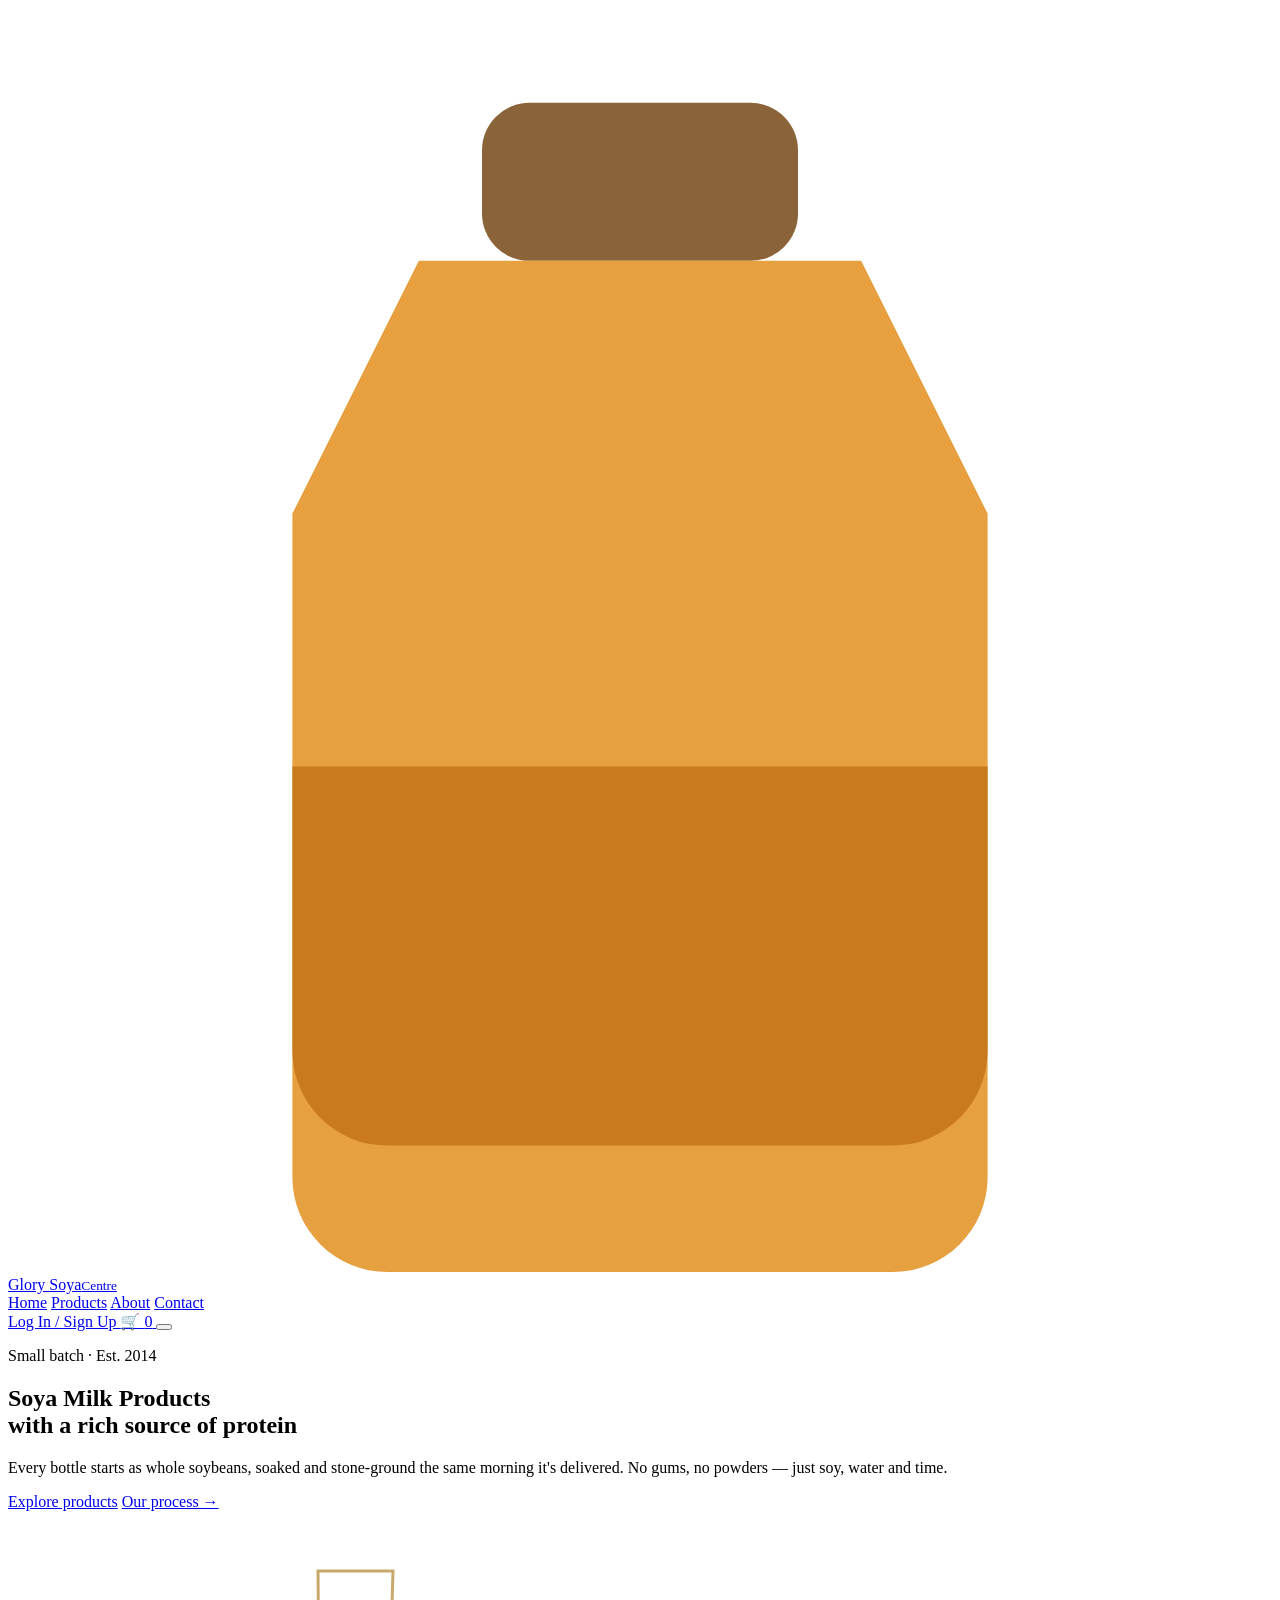
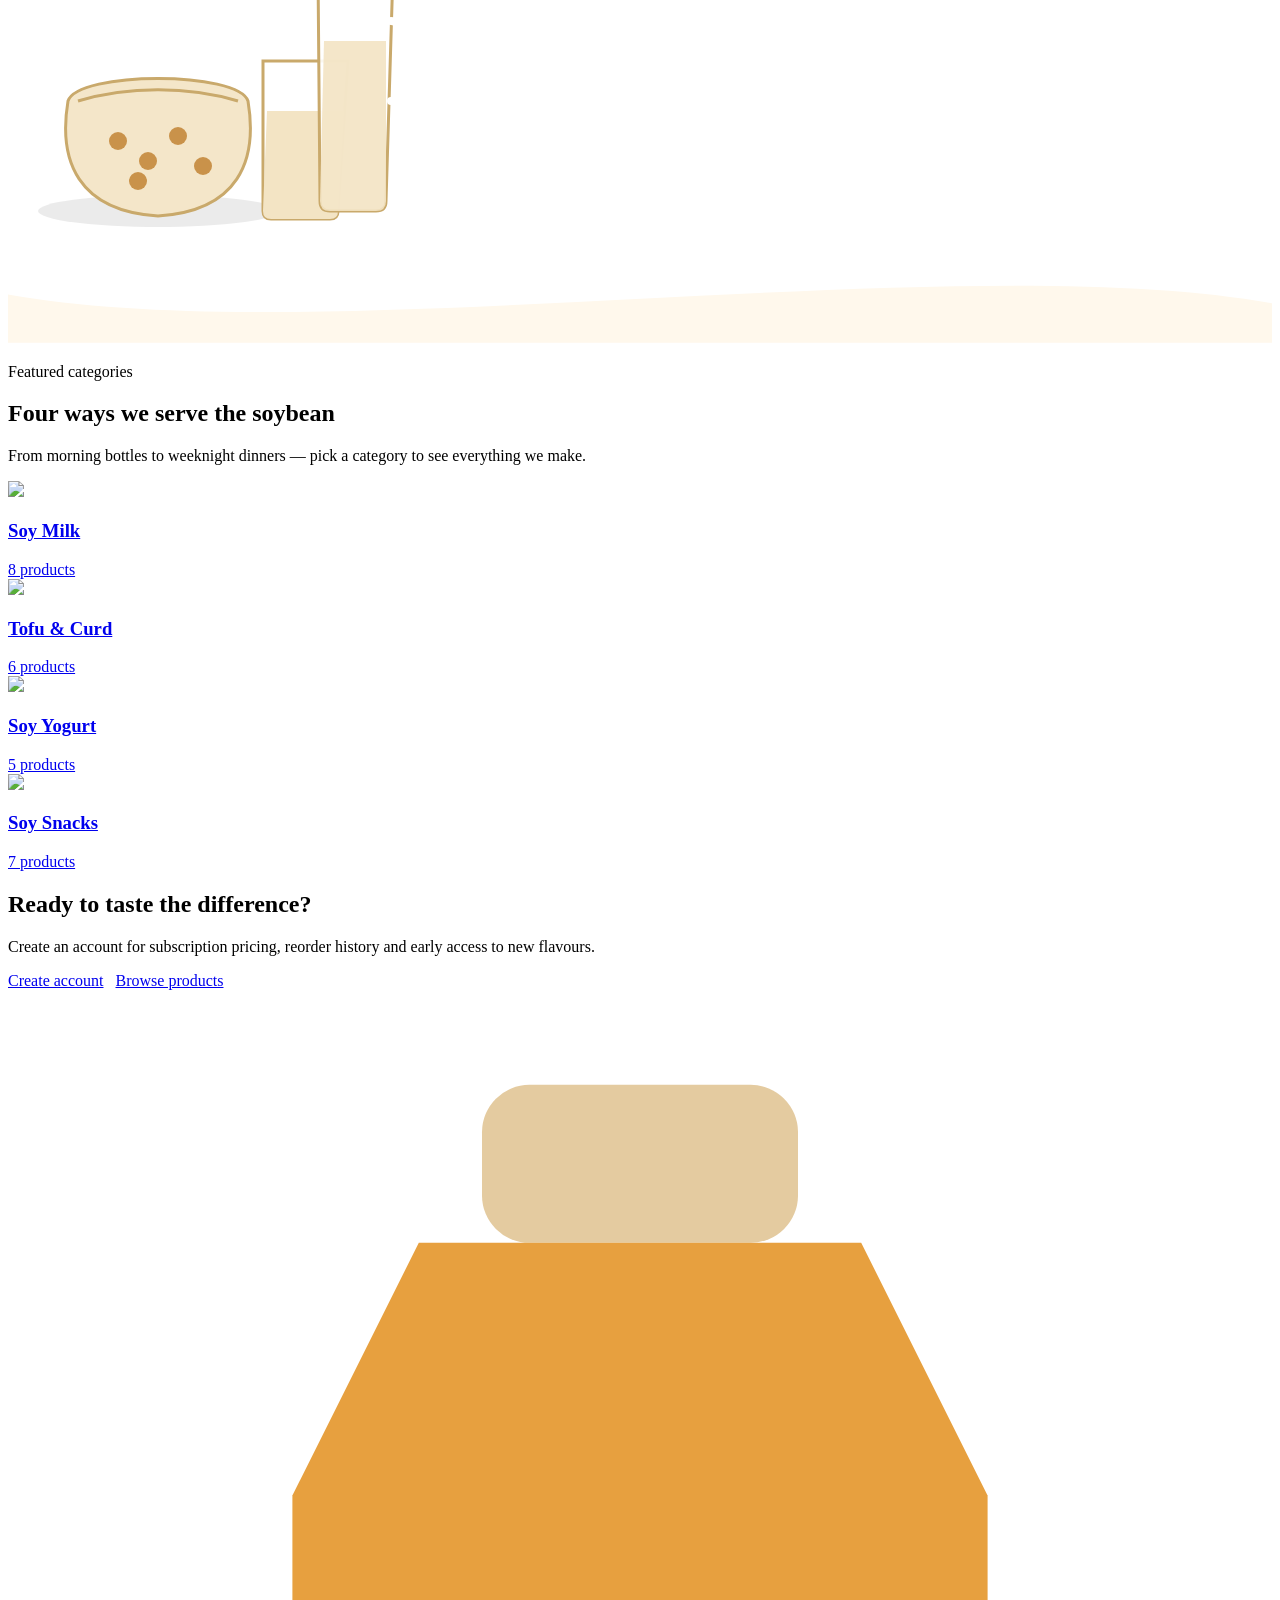
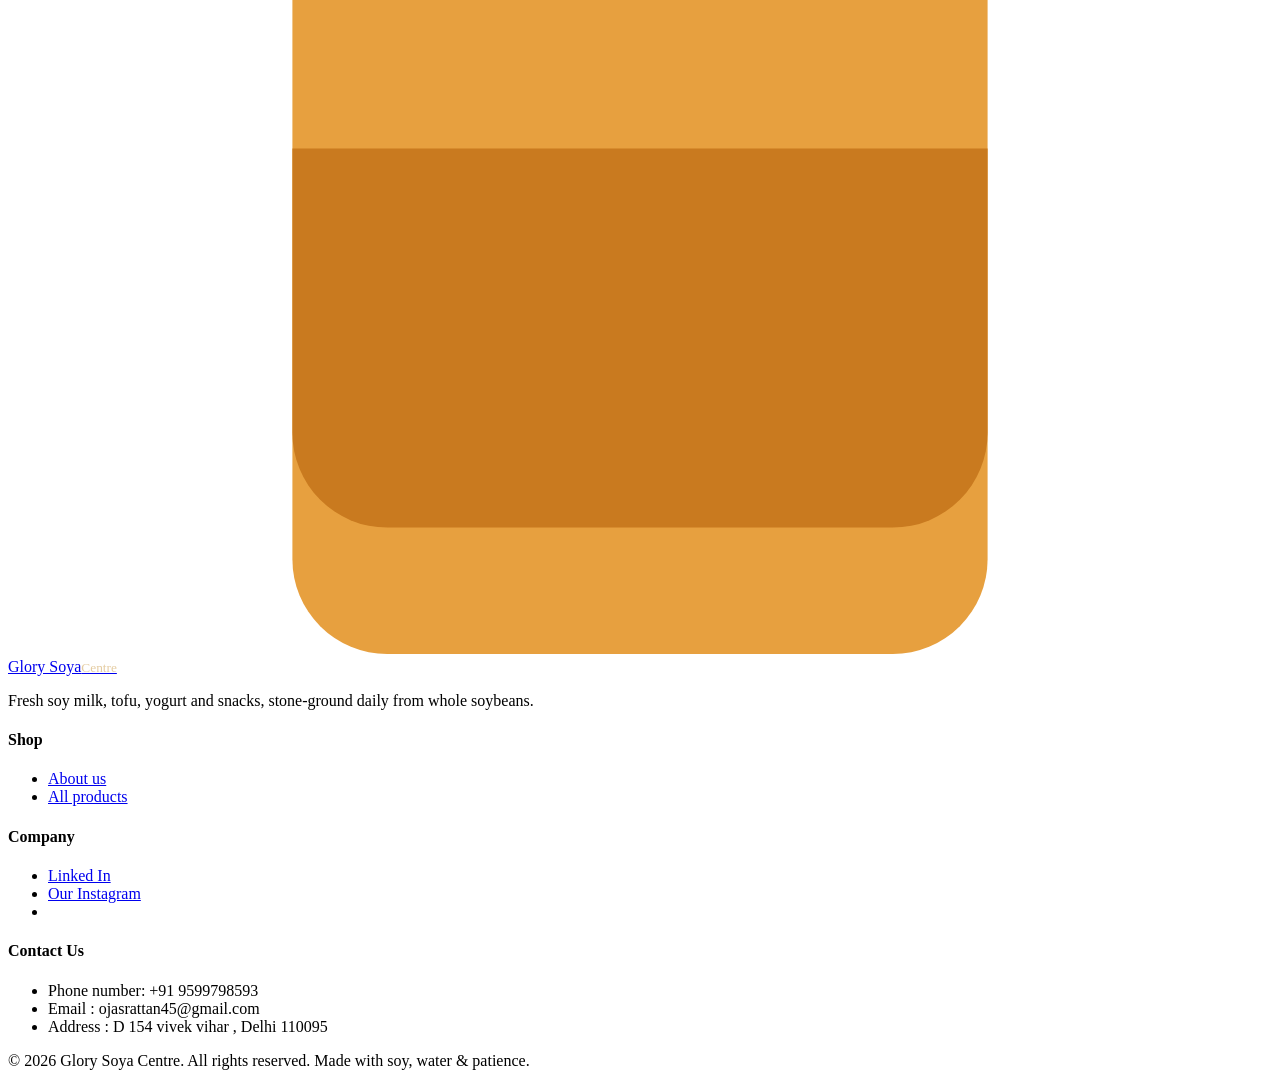
==== index.html @ 191502d0 "index page uploaded" ====
<!DOCTYPE html>
<html lang="en">
<head>
<meta charset="UTF-8">
<meta name="viewport" content="width=device-width, initial-scale=1.0">
<title>Glory Soya Centre — Pure Soya Milk Products</title>
<meta name="description" content="Glory Soya Centre makes fresh soy milk, tofu, soy yogurt and soy snacks from small-batch, single-origin soybeans.">
<link rel="stylesheet" href="style.css">
</head>
<body>
 
<!-- ============ HEADER ============ -->
<header class="site-header">
  <div class="header-inner">
    <a href="index.html" class="logo">
      <svg class="logo-mark" viewBox="0 0 40 40" xmlns="http://www.w3.org/2000/svg">
        <rect x="15" y="3" width="10" height="5" rx="1.5" fill="#8A6438"/>
        <path d="M13 8h14l4 8v21a3 3 0 0 1-3 3H12a3 3 0 0 1-3-3V16Z" fill="#E7A03F"/>
        <path d="M9 24h22v9a3 3 0 0 1-3 3H12a3 3 0 0 1-3-3Z" fill="#C97A1F"/>
      </svg>
      <span>Glory Soya<small>Centre</small></span>
    </a>
 
    <nav class="main-nav" aria-label="Primary">
      <a href="index.html" class="active">Home</a>
      <a href="allproduct.html">Products</a>
      <a href="about.html">About</a>
      <a href="contact.html">Contact</a>
    </nav>
 
    <div class="header-actions">
    <a href="signin.html" class="btn btn-outline btn-sm">
        Log In / Sign Up
    </a>
    <a href="cart.html" class="icon-btn" aria-label="View Cart">
        🛒 <span class="cart-count">0</span>
    </a>
    <button class="nav-toggle" aria-label="Open menu" aria-expanded="false">
        <span></span>
    </button>
  </div>
  </div>
</header>
 
<!-- ============ HERO ============ -->
<section class="hero">
  <div class="hero-dots" aria-hidden="true">
    <span style="top:12%; left:22%;"></span>
    <span style="top:28%; left:44%; width:6px; height:6px;"></span>
    <span style="top:18%; left:63%;"></span>
    <span style="top:46%; left:8%; width:5px; height:5px;"></span>
    <span style="top:60%; left:92%;"></span>
  </div>
  <div class="hero-inner">
    <div class="hero-copy">
      <p class="eyebrow">Small batch · Est. 2014</p>
      <h1>Soya Milk Products<br>with a rich source of protein</h1>
      <p>Every bottle starts as whole soybeans, soaked and stone-ground the same morning it's delivered. No gums, no powders — just soy, water and time.</p>
      <div class="hero-cta">
        <a href="products.html" class="btn btn-primary">Explore products</a>
        <a href="about.html" class="btn btn-light">Our process →</a>
      </div>
    </div>
    <div class="hero-art">
      <svg viewBox="0 0 420 340" xmlns="http://www.w3.org/2000/svg" style="width:100%;max-width:420px;">
        <!-- sack of beans -->
        <ellipse cx="150" cy="300" rx="120" ry="16" fill="#00000014"/>
        <path d="M60 190 C50 250 70 300 150 305 C230 300 250 250 240 190 C230 160 70 160 60 190Z" fill="#F4E6C9" stroke="#C9A96B" stroke-width="3"/>
        <path d="M70 190 C120 175 180 175 230 190" fill="none" stroke="#C9A96B" stroke-width="3"/>
        <circle cx="110" cy="230" r="9" fill="#C9924A"/>
        <circle cx="140" cy="250" r="9" fill="#C9924A"/>
        <circle cx="170" cy="225" r="9" fill="#C9924A"/>
        <circle cx="195" cy="255" r="9" fill="#C9924A"/>
        <circle cx="130" cy="270" r="9" fill="#C9924A"/>
        <!-- glass of milk -->
        <path d="M255 150 L340 150 L330 300 Q330 308 322 308 L263 308 Q255 308 255 300 Z" fill="#FFFFFF" stroke="#C9A96B" stroke-width="3"/>
        <path d="M259 200 L336 200 L330 300 Q330 308 322 308 L263 308 Q255 308 255 300 Z" fill="#F3E4C4"/>
        <!-- jug -->
        <path d="M310 60 L385 60 L378 290 Q378 300 368 300 L322 300 Q312 300 312 290 Z" fill="#FFFFFF" fill-opacity="0.9" stroke="#C9A96B" stroke-width="3"/>
        <path d="M316 130 L378 130 L378 290 Q378 300 368 300 L322 300 Q312 300 312 290 Z" fill="#F3E4C4" fill-opacity="0.9"/>
        <path d="M383 110 C405 110 405 190 383 190" fill="none" stroke="#FFFFFF" stroke-width="8" stroke-linecap="round"/>
      </svg>
    </div>
  </div>
  <div class="hero-curve" aria-hidden="true">
    <svg viewBox="0 0 1440 100" preserveAspectRatio="none"><path d="M0,45 C360,110 1080,-10 1440,55 L1440,100 L0,100 Z" fill="#FFF8EC"></path></svg>
  </div>
</section>
 
<!-- ============ FEATURED CATEGORIES ============ -->
<section>
  <div class="container">
    <div class="section-head">
      <p class="eyebrow">Featured categories</p>
      <h2>Four ways we serve the soybean</h2>
      <p>From morning bottles to weeknight dinners — pick a category to see everything we make.</p>
    </div>
    <div class="grid-4">
 
      <a class="card cat-card" href="products.html">
        <div class="card-media">
          <img src="IMG/1.png">
        </div>
        <h3>Soy Milk</h3>
        <span>8 products</span>
      </a>
 
      <a class="card cat-card" href="products.html">
        <div class="card-media">
          <img src="IMG/2.png">        
        </div>
        <h3>Tofu &amp; Curd</h3>
        <span>6 products</span>
      </a>
 
      <a class="card cat-card" href="products.html">
        <div class="card-media">
          <img src="IMG/3.png">        
        </div>
        <h3>Soy Yogurt</h3>
        <span>5 products</span>
      </a>
 
      <a class="card cat-card" href="products.html">
        <div class="card-media">
          <img src="IMG/4.png">        
        </div>
        <h3>Soy Snacks</h3>
        <span>7 products</span>
      </a>
 
    </div>
  </div>
</section>

<!-- ============ CTA ============ -->
<section>
  <div class="container">
    <div class="cta-banner">
      <div>
        <h2>Ready to taste the difference?</h2>
        <p>Create an account for subscription pricing, reorder history and early access to new flavours.</p>
      </div>
      <div style="display:flex; gap:12px;">
        <a href="signin.html" class="btn btn-primary">Create account</a>
        <a href="allproduct.html" class="btn btn-outline">Browse products</a>
      </div>
    </div>
  </div>
</section>
 
<!-- ============ FOOTER ============ -->
<footer class="site-footer">
  <div class="container">
    <div class="footer-grid">
      <div class="footer-brand">
        <a href="index.html" class="logo">
          <svg class="logo-mark" viewBox="0 0 40 40"><rect x="15" y="3" width="10" height="5" rx="1.5" fill="#E4CBA0"/><path d="M13 8h14l4 8v21a3 3 0 0 1-3 3H12a3 3 0 0 1-3-3V16Z" fill="#E7A03F"/><path d="M9 24h22v9a3 3 0 0 1-3 3H12a3 3 0 0 1-3-3Z" fill="#C97A1F"/></svg>
          <span>Glory Soya<small style="color:#E4CBA0;">Centre</small></span>
        </a>
        <p>Fresh soy milk, tofu, yogurt and snacks, stone-ground daily from whole soybeans.</p>
      </div>
      <div>
        <h4>Shop</h4>
        <ul>
          <li><a href="about.html">About us</a></li>
          <li><a href="allproduct.html">All products</a></li>
        </ul>
      </div>
      <div>
        <h4>Company</h4>
        <ul>
          <li><a href="https://www.linkedin.com/in/ojas-rattan-959b70386/">Linked In</a></li>
          <li><a href="products.html">Our Instagram</a></li>
          <li></li>
        </ul>
      </div>
      <div>
        <h4>Contact Us</h4>
        <ul>
          <li>Phone number: +91 9599798593</li>
          <li>Email : ojasrattan45@gmail.com</li>
          <li>Address : D 154 vivek vihar , Delhi 110095</li>

        </ul>
      </div>
    </div>
    <div class="footer-bottom">
      <span>© 2026 Glory Soya Centre. All rights reserved.</span>
      <span>Made with soy, water &amp; patience.</span>
    </div>
  </div>
</footer>
 
<script src="java.js"></script>
</body>
</html>
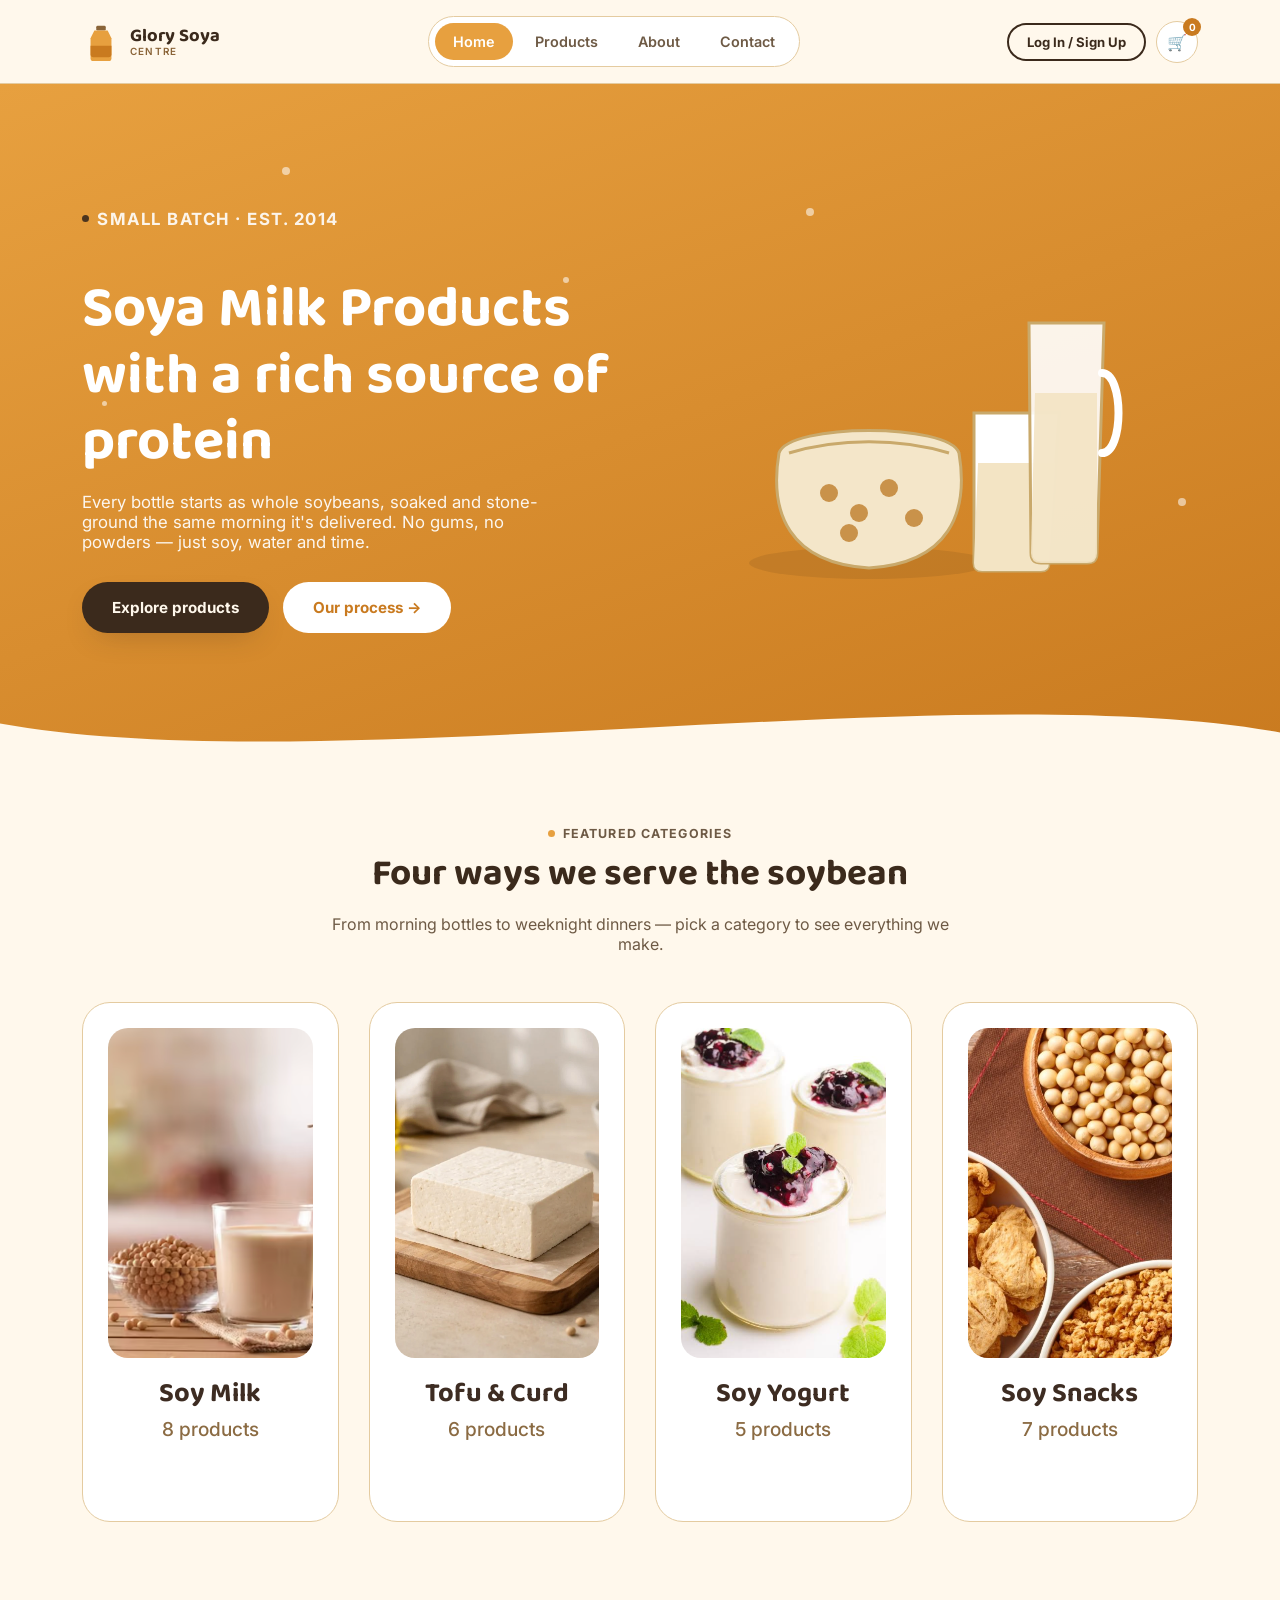
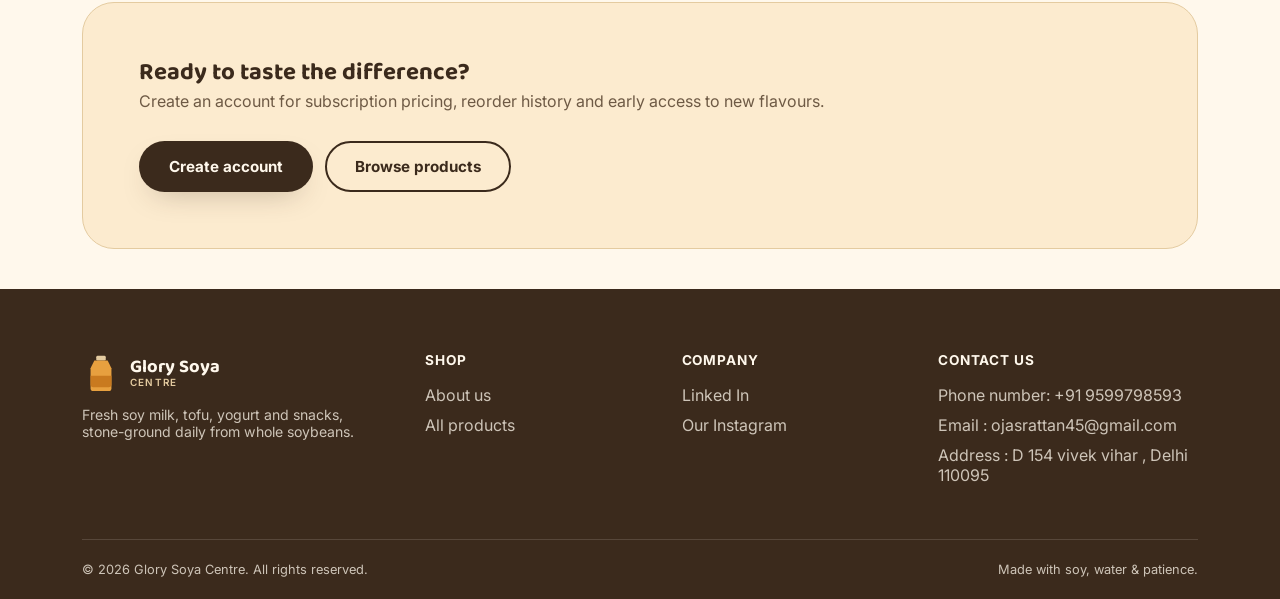
==== commit 4b564561: "Update index.html" ====
--- a/index.html
+++ b/index.html
@@ -99,7 +99,7 @@
  
       <a class="card cat-card" href="products.html">
         <div class="card-media">
-          <img src="IMG/1.png">
+          <img src="1.png">
         </div>
         <h3>Soy Milk</h3>
         <span>8 products</span>
@@ -107,7 +107,7 @@
  
       <a class="card cat-card" href="products.html">
         <div class="card-media">
-          <img src="IMG/2.png">        
+          <img src="2.png">        
         </div>
         <h3>Tofu &amp; Curd</h3>
         <span>6 products</span>
@@ -115,7 +115,7 @@
  
       <a class="card cat-card" href="products.html">
         <div class="card-media">
-          <img src="IMG/3.png">        
+          <img src="3.png">        
         </div>
         <h3>Soy Yogurt</h3>
         <span>5 products</span>
@@ -123,7 +123,7 @@
  
       <a class="card cat-card" href="products.html">
         <div class="card-media">
-          <img src="IMG/4.png">        
+          <img src="4.png">        
         </div>
         <h3>Soy Snacks</h3>
         <span>7 products</span>
@@ -195,4 +195,4 @@
 <script src="java.js"></script>
 </body>
 </html>
- + 
--- a/style.css
+++ b/style.css
@@ -0,0 +1,1018 @@
+@import url('https://fonts.googleapis.com/css2?family=Baloo+2:wght@500;600;700;800&family=Inter:wght@400;500;600;700&display=swap');
+ 
+:root{
+  --clay:        #E7A03F;
+  --clay-deep:   #C97A1F;
+  --clay-shadow: #9C5C15;
+  --cream:       #FFF8EC;
+  --cream-2:     #FCEBCF;
+  --cocoa:       #3B2A1C;
+  --cocoa-soft:  #6E5A45;
+  --bean:        #8A6438;
+  --bean-line:   #E4CBA0;
+  --white:       #FFFFFF;
+  --ok:          #4C7A3D;
+ 
+  --radius-xl: 32px;
+  --radius-lg: 24px;
+  --radius-md: 16px;
+  --radius-sm: 10px;
+ 
+  --font-display: 'Baloo 2', system-ui, sans-serif;
+  --font-body: 'Inter', system-ui, sans-serif;
+ 
+  --shadow-soft: 0 12px 30px -14px rgba(59,42,28,0.35);
+  --shadow-lift: 0 20px 40px -16px rgba(59,42,28,0.45);
+}
+ 
+*, *::before, *::after{ box-sizing: border-box; }
+ 
+html{ scroll-behavior: smooth; }
+ 
+@media (prefers-reduced-motion: reduce){
+  html{ scroll-behavior: auto; }
+  *{ animation-duration: 0.001ms !important; transition-duration: 0.001ms !important; }
+}
+ 
+body{
+  margin:0;
+  font-family: var(--font-body);
+  color: var(--cocoa);
+  background: var(--cream);
+  -webkit-font-smoothing: antialiased;
+}
+ 
+img{ max-width:100%; display:block; }
+a{ color:inherit; text-decoration:none; }
+ul{ margin:0; padding:0; list-style:none; }
+button{ font-family:inherit; cursor:pointer; }
+input, textarea, select{ font-family:inherit; }
+ 
+h1,h2,h3,h4{
+  font-family: var(--font-display);
+  color: var(--cocoa);
+  margin:0 0 .5em;
+  line-height:1.15;
+}
+ 
+.eyebrow{
+  display:inline-flex;
+  align-items:center;
+  gap:8px;
+  font-size:.78rem;
+  font-weight:700;
+  letter-spacing:.09em;
+  text-transform:uppercase;
+  color: var(--clay-deep);
+}
+.eyebrow::before{
+  content:"";
+  width:7px; height:7px;
+  border-radius:50%;
+  background: var(--clay);
+}
+ 
+.container{
+  max-width: 1180px;
+  margin: 0 auto;
+  padding: 0 32px;
+}
+ 
+:focus-visible{
+  outline: 3px solid var(--clay-deep);
+  outline-offset: 3px;
+  border-radius: 4px;
+}
+ 
+/* ---------------- Buttons ---------------- */
+.btn{
+  display:inline-flex;
+  align-items:center;
+  justify-content:center;
+  gap:8px;
+  padding: 14px 28px;
+  border-radius: 999px;
+  font-weight:700;
+  font-size: .95rem;
+  border: 2px solid transparent;
+  transition: transform .15s ease, box-shadow .15s ease, background .15s ease, color .15s ease;
+  white-space:nowrap;
+}
+.btn:active{ transform: translateY(1px) scale(.98); }
+ 
+.btn-primary{
+  background: var(--cocoa);
+  color: var(--cream);
+  box-shadow: var(--shadow-soft);
+}
+.btn-primary:hover{ background:#2b1e13; box-shadow: var(--shadow-lift); transform: translateY(-2px); }
+ 
+.btn-light{
+  background: var(--white);
+  color: var(--clay-deep);
+}
+.btn-light:hover{ background: var(--cream-2); transform: translateY(-2px); }
+ 
+.btn-outline{
+  background: transparent;
+  border-color: var(--cocoa);
+  color: var(--cocoa);
+}
+.btn-outline:hover{ background: var(--cocoa); color: var(--cream); }
+ 
+.btn-block{ width:100%; }
+.btn-sm{ padding: 9px 18px; font-size:.82rem; }
+ 
+/* ---------------- Header ---------------- */
+.site-header{
+  position: sticky;
+  top:0;
+  z-index: 50;
+  background: rgba(255,248,236,0.92);
+  backdrop-filter: blur(8px);
+  border-bottom: 1px solid var(--bean-line);
+}
+.header-inner{
+  display:flex;
+  align-items:center;
+  justify-content:space-between;
+  padding: 16px 32px;
+  max-width: 1180px;
+  margin:0 auto;
+  gap: 24px;
+}
+.logo{
+  display:flex;
+  align-items:center;
+  gap:10px;
+  font-family: var(--font-display);
+  font-weight:700;
+  font-size:1.15rem;
+  color: var(--cocoa);
+  flex-shrink:0;
+}
+.logo .logo-mark{
+  width:38px; height:38px;
+  flex-shrink:0;
+}
+.logo span{ display:block; line-height:1.1; }
+.logo small{
+  display:block;
+  font-family: var(--font-body);
+  font-weight:600;
+  font-size:.62rem;
+  letter-spacing:.12em;
+  text-transform:uppercase;
+  color: var(--bean);
+}
+ 
+.main-nav{
+  display:flex;
+  align-items:center;
+  gap: 4px;
+  background: var(--white);
+  border-radius: 999px;
+  padding: 6px;
+  border: 1px solid var(--bean-line);
+}
+.main-nav a{
+  padding: 10px 18px;
+  border-radius: 999px;
+  font-weight:600;
+  font-size:.9rem;
+  color: var(--cocoa-soft);
+  transition: background .15s ease, color .15s ease;
+}
+.main-nav a:hover{ color: var(--cocoa); background: var(--cream-2); }
+.main-nav a.active{ background: var(--clay); color: var(--white); }
+ 
+.header-actions{
+  display:flex;
+  align-items:center;
+  gap:10px;
+  flex-shrink:0;
+}
+.icon-btn{
+  width:42px; height:42px;
+  border-radius:50%;
+  display:flex;
+  align-items:center;
+  justify-content:center;
+  background: var(--white);
+  border: 1px solid var(--bean-line);
+  color: var(--cocoa);
+  position:relative;
+  transition: background .15s ease;
+}
+.icon-btn:hover{ background: var(--cream-2); }
+.cart-count{
+  position:absolute;
+  top:-4px; right:-4px;
+  background: var(--clay-deep);
+  color:var(--white);
+  font-size:.62rem;
+  font-weight:700;
+  width:18px; height:18px;
+  border-radius:50%;
+  display:flex; align-items:center; justify-content:center;
+}
+ 
+.nav-toggle{
+  display:none;
+  width:42px; height:42px;
+  border-radius:50%;
+  border:1px solid var(--bean-line);
+  background: var(--white);
+  align-items:center;
+  justify-content:center;
+}
+.nav-toggle span, .nav-toggle span::before, .nav-toggle span::after{
+  content:"";
+  display:block;
+  width:18px; height:2px;
+  background: var(--cocoa);
+  position:relative;
+  transition: transform .2s ease;
+}
+.nav-toggle span::before{ position:absolute; top:-6px; }
+.nav-toggle span::after{ position:absolute; top:6px; }
+ 
+/* ---------------- Hero (index only) ---------------- */
+.hero{
+  position:relative;
+  background: linear-gradient(160deg, var(--clay) 0%, var(--clay-deep) 100%);
+  overflow:hidden;
+  padding: 88px 0 0;
+}
+.hero-dots{ position:absolute; inset:0; pointer-events:none; }
+.hero-dots span{
+  position:absolute;
+  width:8px; height:8px;
+  border-radius:50%;
+  background: rgba(255,255,255,.55);
+}
+.hero-inner{
+  max-width:1180px;
+  margin:0 auto;
+  padding: 20px 32px 0;
+  display:grid;
+  grid-template-columns: 1fr 1fr;
+  gap: 40px;
+  align-items:center;
+  position:relative;
+  z-index:2;
+}
+.hero-copy .eyebrow{ color: var(--white); opacity:.9; }
+.hero-copy .eyebrow::before{ background: var(--cocoa); }
+.hero-copy h1{
+  color: var(--white);
+  font-size: clamp(2.4rem, 5vw, 3.6rem);
+  margin: .3em 0 .3em;
+}
+.hero-copy p{
+  color: rgba(255,255,255,.92);
+  font-size: 1.05rem;
+  max-width: 460px;
+  margin-bottom: 1.8em;
+}
+.hero-cta{ display:flex; gap:14px; flex-wrap:wrap; }
+.hero-art{
+  position:relative;
+  display:flex;
+  align-items:flex-end;
+  justify-content:center;
+  min-height: 380px;
+}
+.hero-curve{
+  position:relative;
+  width:100%;
+  height: 90px;
+  margin-top: 50px;
+}
+.hero-curve svg{ display:block; width:100%; height:100%; }
+ 
+/* ---------------- Page header (inner pages) ---------------- */
+.page-hero{
+  background: linear-gradient(160deg, var(--clay) 0%, var(--clay-deep) 100%);
+  padding: 64px 0 90px;
+  text-align:center;
+  position:relative;
+  overflow:hidden;
+}
+.page-hero .eyebrow{ color:var(--white); justify-content:center; }
+.page-hero .eyebrow::before{ background:var(--cocoa); }
+.page-hero h1{ color:var(--white); font-size: clamp(2rem, 4vw, 2.8rem); margin-top:.3em;}
+.page-hero p{ color: rgba(255,255,255,.9); max-width:560px; margin:0.6em auto 0; }
+.page-hero .hero-curve{ position:absolute; bottom:-2px; left:0; right:0; margin:0;}
+ 
+/* ---------------- Sections ---------------- */
+section{ padding: 40px 0; }
+.section-head{
+  text-align:center;
+  max-width: 620px;
+  margin: 0 auto 48px;
+}
+.section-head h2{ font-size: clamp(1.7rem, 3vw, 2.3rem); }
+.section-head p{ color: var(--cocoa-soft); }
+ 
+/* ---------------- Category / product cards ---------------- */
+.grid-4{
+    display: grid;
+    grid-template-columns: repeat(4, 1fr);
+    gap: 30px;
+}
+
+.cat-card{
+    background: #fff;
+    border: 1px solid var(--bean-line);
+    border-radius: 28px;
+    padding: 25px;
+    text-align: center;
+    text-decoration: none;
+    transition: .3s;
+    display: flex;
+    flex-direction: column;
+    align-items: center;
+    height: 520px;         
+}
+
+.cat-card:hover{
+    transform: translateY(-6px);
+    box-shadow: var(--shadow-lift);
+}
+
+.card-media{
+    width: 100%;
+    height: 330px;     
+    border-radius: 20px;
+    overflow: hidden;
+    background: var(--cream-2);
+    margin-bottom: 20px;
+}
+
+.card-media img{
+    width: 100%;
+    height: 100%;
+    object-fit: cover;   
+    display: block;
+}
+
+.cat-card h3{
+    margin: 0;
+    font-size: 1.7rem;
+    color: #3d2c22;
+}
+
+.cat-card span{
+    margin-top: 8px;
+    font-size: 1.2rem;
+    color: #8b6b43;
+    font-weight: 500;
+}
+ 
+/* ---------------- Filter tabs (products page) ---------------- */
+.filter-bar{
+  display:flex;
+  flex-wrap:wrap;
+  gap:10px;
+  justify-content:center;
+  margin-bottom: 44px;
+}
+.filter-bar button{
+  padding: 10px 20px;
+  border-radius: 999px;
+  border: 1px solid var(--bean-line);
+  background: var(--white);
+  color: var(--cocoa-soft);
+  font-weight:600;
+  font-size:.86rem;
+  transition: all .15s ease;
+}
+.filter-bar button:hover{ background: var(--cream-2); }
+.filter-bar button.active{
+  background: var(--cocoa);
+  border-color: var(--cocoa);
+  color: var(--cream);
+}
+ 
+/* ---------------- Split content (about / values) ---------------- */
+.split{
+  display:grid;
+  grid-template-columns: 1fr 1fr;
+  gap: 56px;
+  align-items:center;
+}
+.split img, .split .art-frame{ border-radius: var(--radius-xl); }
+.art-frame{
+  background: var(--cream-2);
+  border: 1px solid var(--bean-line);
+  aspect-ratio: 5/4;
+  display:flex;
+  align-items:center;
+  justify-content:center;
+}
+.art-frame svg{ width:60%; }
+ 
+.values-grid{
+  display:grid;
+  grid-template-columns: repeat(3,1fr);
+  gap:24px;
+  margin-top: 20px;
+}
+.value-item{
+  background: var(--white);
+  border:1px solid var(--bean-line);
+  border-radius: var(--radius-lg);
+  padding: 26px 22px;
+}
+.value-item .num{
+  font-family: var(--font-display);
+  color: var(--clay);
+  font-size:1.6rem;
+  font-weight:700;
+  display:block;
+  margin-bottom:8px;
+}
+.value-item h3{ font-size:1.02rem; }
+.value-item p{ color:var(--cocoa-soft); font-size:.88rem; }
+ 
+/* timeline (about page) */
+.timeline{
+  display:grid;
+  grid-template-columns: repeat(4,1fr);
+  gap: 24px;
+  margin-top: 20px;
+}
+.timeline-item{ position:relative; padding-top: 26px; }
+.timeline-item::before{
+  content:"";
+  position:absolute;
+  top:0; left:0;
+  width:100%; height:4px;
+  background: var(--bean-line);
+  border-radius:4px;
+}
+.timeline-item::after{
+  content:"";
+  position:absolute;
+  top:-4px; left:0;
+  width:12px; height:12px;
+  border-radius:50%;
+  background: var(--clay);
+}
+.timeline-item h4{ font-family:var(--font-body); font-weight:700; font-size:.95rem; color:var(--clay-deep); margin-bottom:.3em;}
+.timeline-item p{ color:var(--cocoa-soft); font-size:.86rem; }
+ 
+/* ---------------- Testimonials ---------------- */
+.testimonial-strip{
+  background: var(--cocoa);
+  color: var(--cream);
+}
+.testimonial-strip .section-head h2{ color:var(--cream); }
+.testimonial-strip .section-head p{ color: rgba(255,248,236,.7); }
+.t-grid{
+  display:grid;
+  grid-template-columns: repeat(3,1fr);
+  gap:24px;
+}
+.t-card{
+  background: rgba(255,248,236,.06);
+  border: 1px solid rgba(255,248,236,.14);
+  border-radius: var(--radius-lg);
+  padding: 26px;
+}
+.t-card p{ font-size:.94rem; color: rgba(255,248,236,.9); margin-bottom:16px; }
+.t-who{ display:flex; align-items:center; gap:10px; }
+.t-avatar{
+  width:38px; height:38px;
+  border-radius:50%;
+  background: var(--clay);
+  display:flex; align-items:center; justify-content:center;
+  font-weight:700; color:var(--cocoa); font-family:var(--font-display);
+}
+.t-who strong{ display:block; font-size:.88rem; }
+.t-who span{ display:block; font-size:.76rem; color: rgba(255,248,236,.6); }
+.stars{ color: var(--clay); font-size:.85rem; letter-spacing:2px; margin-bottom:10px; display:block;}
+ 
+/* ---------------- CTA banner ---------------- */
+.cta-banner{
+  background: var(--cream-2);
+  border: 1px solid var(--bean-line);
+  border-radius: var(--radius-xl);
+  padding: 56px;
+  display:flex;
+  align-items:center;
+  justify-content:space-between;
+  gap: 30px;
+  flex-wrap:wrap;
+}
+.cta-banner h2{ margin-bottom:.2em; }
+.cta-banner p{ color: var(--cocoa-soft); margin:0; }
+ 
+/* ---------------- Forms (login / signup / contact) ---------------- */
+.auth-wrap{
+  max-width: 460px;
+  margin: -60px auto 0;
+  background: var(--white);
+  border-radius: var(--radius-xl);
+  border: 1px solid var(--bean-line);
+  box-shadow: var(--shadow-lift);
+  padding: 44px 40px;
+  position:relative;
+  z-index:5;
+}
+.auth-wrap h2{ text-align:center; }
+.auth-wrap > p.sub{ text-align:center; color:var(--cocoa-soft); margin-bottom:28px; font-size:.92rem;}
+ 
+.field{ margin-bottom: 18px; }
+.field label{
+  display:block;
+  font-size:.82rem;
+  font-weight:700;
+  margin-bottom:6px;
+  color: var(--cocoa);
+}
+.field input, .field textarea, .field select{
+  width:100%;
+  padding: 13px 16px;
+  border-radius: var(--radius-sm);
+  border: 1.5px solid var(--bean-line);
+  background: var(--cream);
+  color: var(--cocoa);
+  font-size:.92rem;
+  transition: border-color .15s ease, background .15s ease;
+}
+.field input:focus, .field textarea:focus, .field select:focus{
+  border-color: var(--clay);
+  background: var(--white);
+  outline:none;
+}
+.field-row{ display:grid; grid-template-columns: 1fr 1fr; gap:14px; }
+.field-hint{ font-size:.76rem; color: var(--bean); margin-top:5px; }
+ 
+.check-row{
+  display:flex;
+  align-items:center;
+  justify-content:space-between;
+  font-size:.85rem;
+  margin-bottom: 20px;
+  color: var(--cocoa-soft);
+}
+.check-row label{ display:flex; align-items:center; gap:8px; }
+.check-row a{ color: var(--clay-deep); font-weight:600; }
+.divider-text{
+  display:flex;
+  align-items:center;
+  gap:12px;
+  color: var(--bean);
+  font-size:.78rem;
+  margin: 22px 0;
+}
+.divider-text::before, .divider-text::after{
+  content:"";
+  flex:1;
+  height:1px;
+  background: var(--bean-line);
+}
+ 
+.social-row{ display:grid; grid-template-columns: 1fr 1fr; gap:12px; }
+.social-btn{
+  display:flex; align-items:center; justify-content:center; gap:8px;
+  padding: 11px;
+  border-radius: var(--radius-sm);
+  border: 1.5px solid var(--bean-line);
+  background: var(--white);
+  font-weight:600;
+  font-size:.85rem;
+  color: var(--cocoa);
+}
+.social-btn:hover{ background: var(--cream-2); }
+.auth-foot{ text-align:center; margin-top:22px; font-size:.88rem; color:var(--cocoa-soft); }
+.auth-foot a{ color: var(--clay-deep); font-weight:700; }
+ 
+.form-msg{
+  display:none;
+  margin-top:16px;
+  padding: 12px 16px;
+  border-radius: var(--radius-sm);
+  font-size:.85rem;
+  font-weight:600;
+}
+.form-msg.show{ display:block; }
+.form-msg.ok{ background: #EAF3E6; color: var(--ok); border:1px solid #cfe4c8;}
+ 
+/* Contact page specifics */
+.contact-grid{
+  display:grid;
+  grid-template-columns: 1fr 1.1fr;
+  gap: 40px;
+  align-items:flex-start;
+}
+.contact-info{
+  background: var(--cocoa);
+  color: var(--cream);
+  border-radius: var(--radius-xl);
+  padding: 40px 34px;
+}
+.contact-info h3{ color:var(--cream); }
+.contact-info p{ color: rgba(255,248,236,.75); font-size:.92rem; }
+.info-item{ display:flex; gap:14px; margin-top: 22px; }
+.info-icon{
+  width:42px; height:42px; flex-shrink:0;
+  border-radius:50%;
+  background: rgba(255,248,236,.1);
+  display:flex; align-items:center; justify-content:center;
+}
+.info-item strong{ display:block; font-size:.9rem; }
+.info-item span{ font-size:.84rem; color: rgba(255,248,236,.7); }
+.social-icons{ display:flex; gap:10px; margin-top:28px; }
+.social-icons a{
+  width:38px; height:38px; border-radius:50%;
+  background: rgba(255,248,236,.1);
+  display:flex; align-items:center; justify-content:center;
+  transition: background .15s ease;
+}
+.social-icons a:hover{ background: var(--clay); }
+ 
+.contact-form-card{
+  background: var(--white);
+  border: 1px solid var(--bean-line);
+  border-radius: var(--radius-xl);
+  padding: 40px;
+}
+.map-frame{
+  margin-top: 40px;
+  border-radius: var(--radius-xl);
+  overflow:hidden;
+  border: 1px solid var(--bean-line);
+  height: 280px;
+}
+.map-frame iframe{ width:100%; height:100%; border:0; }
+ 
+/* ---------------- FAQ ---------------- */
+.faq-list{ max-width: 760px; margin: 0 auto; }
+.faq-item{
+  background: var(--white);
+  border: 1px solid var(--bean-line);
+  border-radius: var(--radius-md);
+  margin-bottom: 14px;
+  overflow:hidden;
+}
+.faq-q{
+  width:100%;
+  display:flex;
+  align-items:center;
+  justify-content:space-between;
+  padding: 18px 22px;
+  background:none;
+  border:0;
+  font-weight:700;
+  font-size:.95rem;
+  color: var(--cocoa);
+  text-align:left;
+}
+.faq-q::after{
+  content:"+";
+  font-size:1.3rem;
+  color: var(--clay-deep);
+  transition: transform .2s ease;
+}
+.faq-item.open .faq-q::after{ transform: rotate(45deg); }
+.faq-a{
+  max-height:0;
+  overflow:hidden;
+  transition: max-height .25s ease;
+  padding: 0 22px;
+  color: var(--cocoa-soft);
+  font-size:.9rem;
+}
+.faq-item.open .faq-a{ max-height:200px; padding-bottom:20px; }
+
+
+
+
+
+
+/* ==========================================
+            ALL PRODUCTS PAGE
+========================================== */
+
+/* Hero */
+
+.page-hero{
+    background:linear-gradient(135deg,#D98C2B,#A76A25);
+    color:#fff;
+    text-align:center;
+    padding:50px 20px;
+}
+
+.page-hero h1{
+    font-size:42px;
+    margin-bottom:10px;
+}
+
+.page-hero p{
+    max-width:650px;
+    margin:auto;
+    line-height:1.7;
+    opacity:.95;
+}
+
+
+/* Main Container */
+
+.products-section{
+    width:90%;
+    max-width:1300px;
+    margin:50px auto;
+}
+
+
+/* Search */
+
+.search-area{
+    display:flex;
+    justify-content:center;
+    gap:15px;
+    margin-bottom:30px;
+}
+
+.search-area input{
+    width:550px;
+    padding:15px 20px;
+    border:1px solid #d9c4a4;
+    border-radius:12px;
+    outline:none;
+    font-size:16px;
+}
+
+.search-area button{
+    padding:15px 28px;
+}
+
+
+/* Filter Buttons */
+
+.filter-buttons{
+    display:flex;
+    justify-content:center;
+    flex-wrap:wrap;
+    gap:12px;
+    margin-bottom:45px;
+}
+
+.filter-btn{
+    padding:12px 22px;
+    border:none;
+    border-radius:30px;
+    background:#F8EFE2;
+    color:#7A5225;
+    font-weight:600;
+    cursor:pointer;
+    transition:.3s;
+}
+
+.filter-btn:hover,
+.filter-btn.active{
+    background:#8A6438;
+    color:#fff;
+}
+
+
+/* Products Grid */
+
+.products-grid{
+    display:grid;
+    grid-template-columns:repeat(4,1fr);
+    gap:30px;
+}
+
+
+/* Product Card */
+
+.product-card{
+    background:#fff;
+    border:1px solid #e6d5bb;
+    border-radius:20px;
+    overflow:hidden;
+    transition:.3s;
+    display:flex;
+    flex-direction:column;
+}
+
+.product-card:hover{
+    transform:translateY(-6px);
+    box-shadow:0 10px 30px rgba(0,0,0,.08);
+}
+
+
+/* Product Image */
+
+.product-card img{
+    width:100%;
+    height:220px;
+    object-fit:cover;
+}
+
+
+/* Product Content */
+
+.product-content{
+    padding:20px;
+    display:flex;
+    flex-direction:column;
+    flex:1;
+}
+
+.product-content h3{
+    font-size:22px;
+    color:#3d2b1f;
+    margin-bottom:10px;
+}
+
+.product-content p{
+    color:#666;
+    line-height:1.6;
+    font-size:15px;
+    margin-bottom:15px;
+    flex:1;
+}
+
+
+/* Rating */
+
+.stars{
+    color:#f4b400;
+    margin-bottom:12px;
+}
+
+
+/* Price */
+
+.price{
+    font-size:24px;
+    font-weight:bold;
+    color:#8A6438;
+    margin-bottom:18px;
+}
+
+
+/* Buttons */
+
+.product-content .btn{
+    width:100%;
+    text-align:center;
+}
+
+
+/* Pagination */
+
+.pagination{
+    display:flex;
+    justify-content:center;
+    gap:12px;
+    margin:60px 0 20px;
+}
+
+.pagination a{
+    width:45px;
+    height:45px;
+    border-radius:50%;
+    background:#F7F0E5;
+    color:#8A6438;
+    display:flex;
+    justify-content:center;
+    align-items:center;
+    text-decoration:none;
+    font-weight:bold;
+    transition:.3s;
+}
+
+.pagination a:hover,
+.pagination .active{
+    background:#8A6438;
+    color:#fff;
+}
+
+
+/* Responsive */
+
+@media(max-width:1200px){
+
+.products-grid{
+    grid-template-columns:repeat(3,1fr);
+}
+
+}
+
+@media(max-width:900px){
+
+.products-grid{
+    grid-template-columns:repeat(2,1fr);
+}
+
+.search-area{
+    flex-direction:column;
+    align-items:center;
+}
+
+.search-area input{
+    width:100%;
+}
+
+.search-area button{
+    width:100%;
+}
+
+}
+
+@media(max-width:600px){
+
+.products-grid{
+    grid-template-columns:1fr;
+}
+
+.page-hero h1{
+    font-size:30px;
+}
+
+.filter-btn{
+    width:100%;
+}
+
+}
+
+
+
+
+
+
+/* ---------------- Footer ---------------- */
+.site-footer{
+  background: var(--cocoa);
+  color: rgba(255,248,236,.75);
+  padding: 64px 0 0;
+}
+.footer-grid{
+  display:grid;
+  grid-template-columns: 1.4fr 1fr 1fr 1.2fr;
+  gap: 40px;
+  padding-bottom: 44px;
+  border-bottom: 1px solid rgba(255,248,236,.14);
+}
+.footer-grid h4{
+  color: var(--cream);
+  font-family: var(--font-body);
+  font-size:.85rem;
+  letter-spacing:.06em;
+  text-transform:uppercase;
+  margin-bottom: 16px;
+}
+.footer-grid ul li{ margin-bottom:10px; }
+.footer-grid ul a:hover{ color: var(--clay); }
+.footer-brand .logo{ color: var(--cream); margin-bottom:14px; }
+.footer-brand p{ font-size:.88rem; max-width:280px; }
+.footer-bottom{
+  display:flex;
+  align-items:center;
+  justify-content:space-between;
+  padding: 22px 0;
+  font-size:.8rem;
+  flex-wrap:wrap;
+  gap:10px;
+}
+ 
+/* ---------------- Utility ---------------- */
+.mt-0{ margin-top:0; }
+.text-center{ text-align:center; }
+ 
+/* ---------------- Responsive ---------------- */
+@media (max-width: 980px){
+  .main-nav{ display:none; }
+  .nav-toggle{ display:flex; }
+  .hero-inner{ grid-template-columns: 1fr; text-align:center; }
+  .hero-copy p{ margin-left:auto; margin-right:auto; }
+  .hero-cta{ justify-content:center; }
+  .grid-4{ grid-template-columns: repeat(2,1fr); }
+  .grid-3{ grid-template-columns: repeat(2,1fr); }
+  .split{ grid-template-columns: 1fr; }
+  .values-grid{ grid-template-columns: 1fr 1fr; }
+  .timeline{ grid-template-columns: 1fr 1fr; }
+  .t-grid{ grid-template-columns: 1fr; }
+  .contact-grid{ grid-template-columns: 1fr; }
+  .footer-grid{ grid-template-columns: 1fr 1fr; }
+}
+ 
+@media (max-width: 620px){
+  .header-inner{ padding: 14px 20px; }
+  .container{ padding: 0 20px; }
+  section{ padding: 60px 0; }
+  .grid-4, .grid-3{ grid-template-columns: 1fr 1fr; gap:16px; }
+  .values-grid, .timeline{ grid-template-columns: 1fr; }
+  .footer-grid{ grid-template-columns: 1fr; }
+  .cta-banner{ padding: 32px 24px; justify-content:center; text-align:center; }
+  .field-row{ grid-template-columns: 1fr; }
+  .auth-wrap{ padding: 34px 24px; margin: -40px 16px 0; }
+  .social-row{ grid-template-columns: 1fr; }
+}
+ 
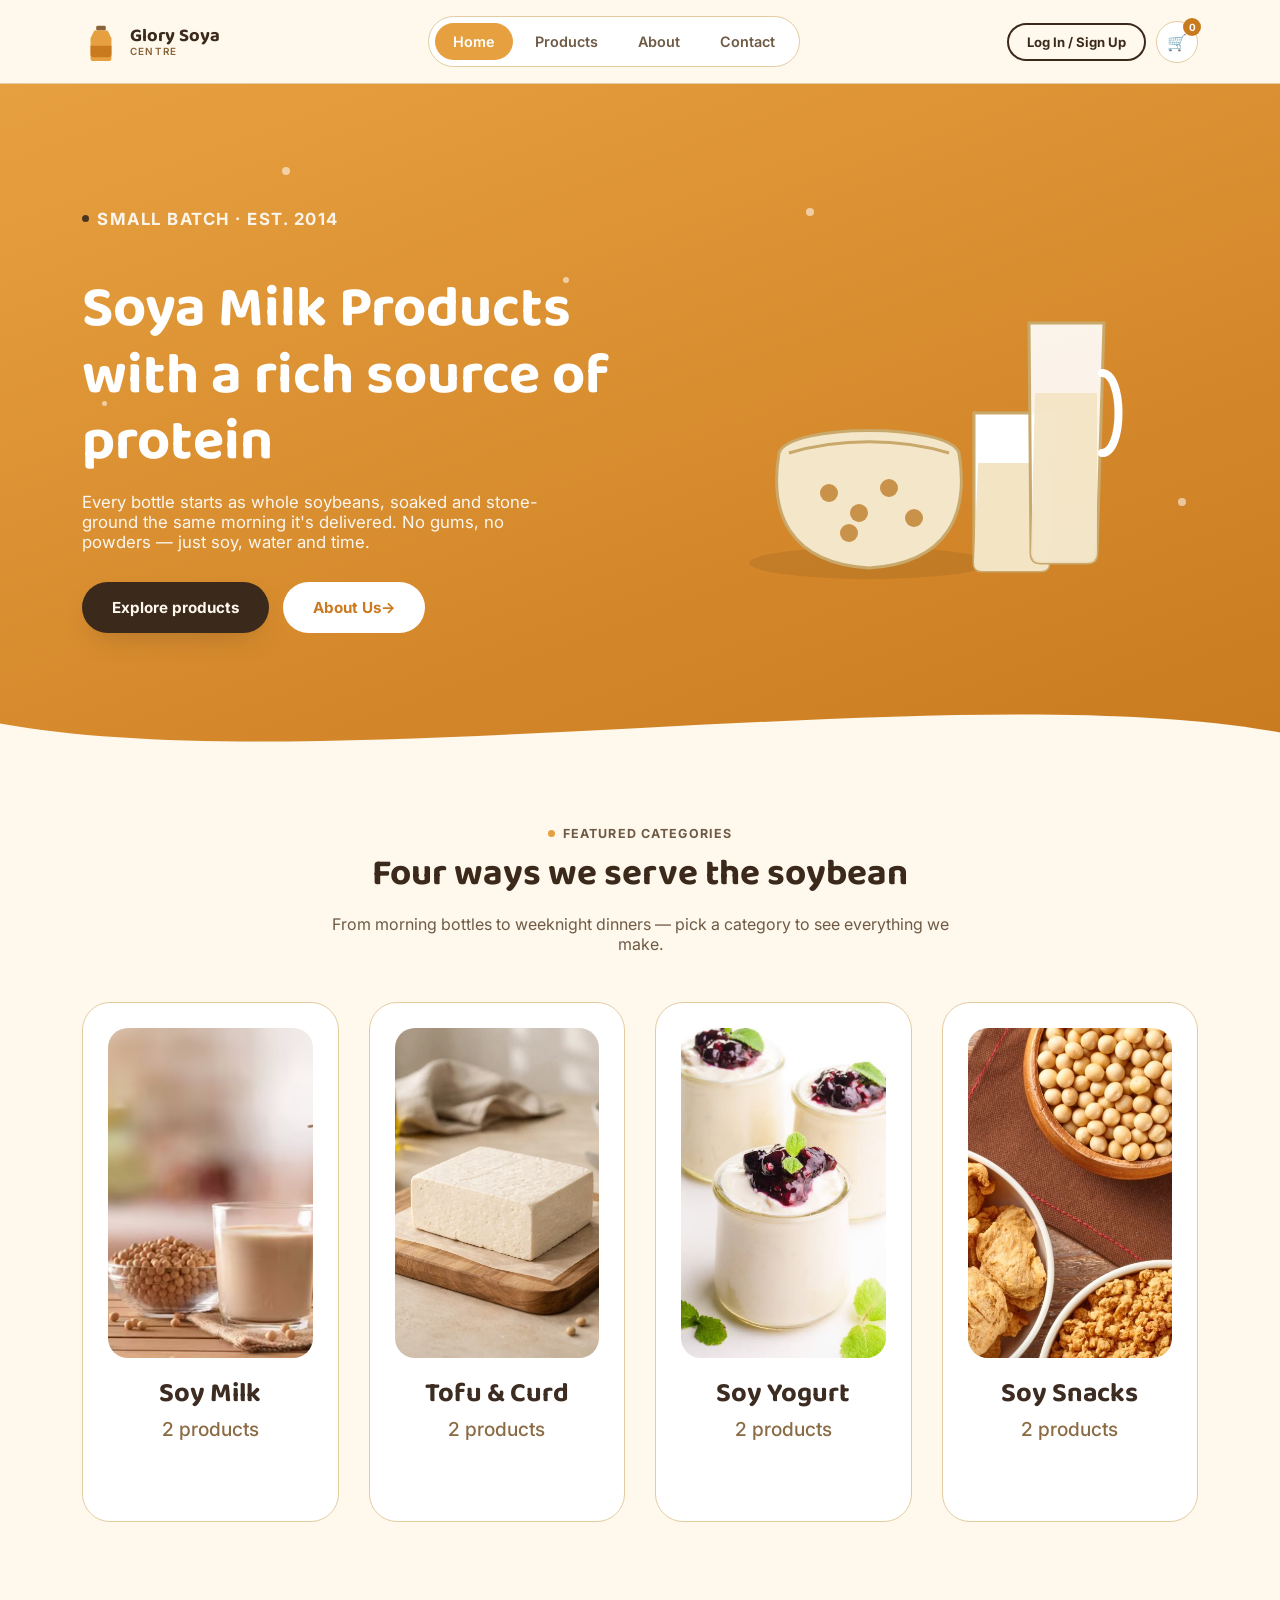
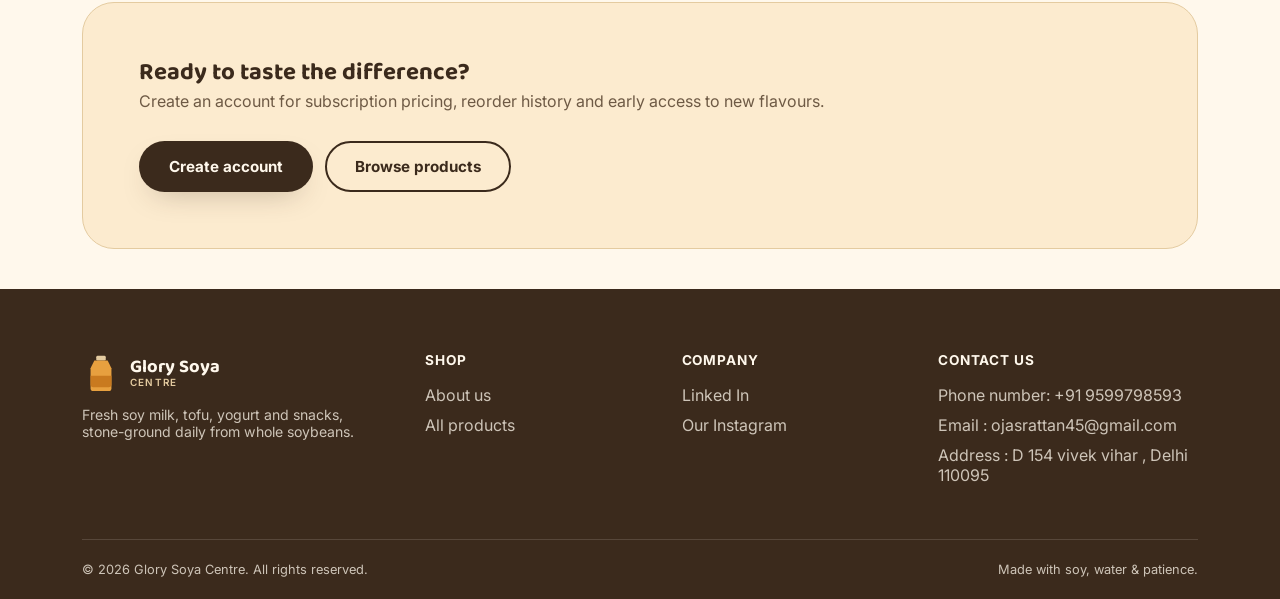
==== commit 252ac191: "Update index.html" ====
--- a/index.html
+++ b/index.html
@@ -29,7 +29,7 @@
     </nav>
  
     <div class="header-actions">
-    <a href="signin.html" class="btn btn-outline btn-sm">
+    <a href="login.html" class="btn btn-outline btn-sm">
         Log In / Sign Up
     </a>
     <a href="cart.html" class="icon-btn" aria-label="View Cart">
@@ -57,8 +57,8 @@
       <h1>Soya Milk Products<br>with a rich source of protein</h1>
       <p>Every bottle starts as whole soybeans, soaked and stone-ground the same morning it's delivered. No gums, no powders — just soy, water and time.</p>
       <div class="hero-cta">
-        <a href="products.html" class="btn btn-primary">Explore products</a>
-        <a href="about.html" class="btn btn-light">Our process →</a>
+        <a href="allproduct.html" class="btn btn-primary">Explore products</a>
+        <a href="about.html" class="btn btn-light">About Us→</a>
       </div>
     </div>
     <div class="hero-art">
@@ -97,36 +97,36 @@
     </div>
     <div class="grid-4">
  
-      <a class="card cat-card" href="products.html">
+      <a class="card cat-card" href="allproduct.html">
         <div class="card-media">
           <img src="1.png">
         </div>
         <h3>Soy Milk</h3>
-        <span>8 products</span>
+        <span>2 products</span>
       </a>
  
-      <a class="card cat-card" href="products.html">
+      <a class="card cat-card" href="allproduct.html">
         <div class="card-media">
           <img src="2.png">        
         </div>
         <h3>Tofu &amp; Curd</h3>
-        <span>6 products</span>
+        <span>2 products</span>
       </a>
  
-      <a class="card cat-card" href="products.html">
+      <a class="card cat-card" href="allproduct.html">
         <div class="card-media">
           <img src="3.png">        
         </div>
         <h3>Soy Yogurt</h3>
-        <span>5 products</span>
+        <span>2 products</span>
       </a>
  
-      <a class="card cat-card" href="products.html">
+      <a class="card cat-card" href="allproduct.html">
         <div class="card-media">
           <img src="4.png">        
         </div>
         <h3>Soy Snacks</h3>
-        <span>7 products</span>
+        <span>2 products</span>
       </a>
  
     </div>
@@ -171,7 +171,7 @@
         <h4>Company</h4>
         <ul>
           <li><a href="https://www.linkedin.com/in/ojas-rattan-959b70386/">Linked In</a></li>
-          <li><a href="products.html">Our Instagram</a></li>
+          <li><a href="http://instagram.com/glorysoyacentre.in/">Our Instagram</a></li>
           <li></li>
         </ul>
       </div>
--- a/style.css
+++ b/style.css
@@ -370,6 +370,112 @@
     font-weight: 500;
 }
  
+/*=========================
+CONTACT PAGE
+=========================*/
+
+.contact-section{
+padding:80px 0;
+}
+
+.contact-grid{
+display:grid;
+grid-template-columns:2fr 1fr;
+gap:50px;
+}
+
+.contact-form,
+.contact-info{
+background:#fff;
+padding:35px;
+border-radius:20px;
+box-shadow:0 10px 25px rgba(0,0,0,.06);
+}
+
+.contact-form h2,
+.contact-info h2{
+margin-bottom:25px;
+color:var(--clay-deep);
+}
+
+.contact-form input,
+.contact-form textarea{
+width:100%;
+padding:15px;
+margin-bottom:18px;
+border:1px solid var(--bean-line);
+border-radius:12px;
+font-size:16px;
+outline:none;
+}
+
+.contact-form textarea{
+resize:none;
+}
+
+.contact-form .btn{
+width:100%;
+}
+
+.info-box{
+margin-bottom:25px;
+padding-bottom:20px;
+border-bottom:1px solid #eee;
+}
+
+.info-box:last-child{
+border:none;
+margin-bottom:0;
+padding-bottom:0;
+}
+
+.info-box h4{
+margin-bottom:8px;
+color:var(--bean);
+}
+
+.faq-section{
+padding:80px 0;
+background:var(--cream);
+}
+
+.faq-list{
+max-width:850px;
+margin:auto;
+}
+
+.faq-item{
+background:#fff;
+padding:25px;
+border-radius:18px;
+margin-bottom:20px;
+box-shadow:0 6px 20px rgba(0,0,0,.05);
+}
+
+.faq-item h3{
+margin-bottom:10px;
+color:var(--clay-deep);
+}
+
+.map-section{
+padding:80px 0;
+text-align:center;
+}
+
+.map-section img{
+width:100%;
+max-width:1000px;
+border-radius:20px;
+box-shadow:0 10px 30px rgba(0,0,0,.08);
+}
+
+@media(max-width:900px){
+
+.contact-grid{
+grid-template-columns:1fr;
+}
+
+}
 /* ---------------- Filter tabs (products page) ---------------- */
 .filter-bar{
   display:flex;
@@ -688,17 +794,123 @@
 }
 .faq-item.open .faq-a{ max-height:200px; padding-bottom:20px; }
 
-
-
-
-
+/*=========================
+ABOUT PAGE
+=========================*/
+
+.about-grid{
+display:grid;
+grid-template-columns:1fr 1fr;
+gap:60px;
+align-items:center;
+}
+
+.about-grid img{
+width:100%;
+border-radius:20px;
+}
+
+.about-grid h2{
+margin-bottom:20px;
+color:var(--clay-deep);
+}
+
+.about-grid p{
+margin-bottom:18px;
+line-height:1.8;
+color:var(--cocoa-soft);
+}
+
+.features{
+background:var(--cream);
+}
+
+.feature-grid{
+display:grid;
+grid-template-columns:repeat(3,1fr);
+gap:30px;
+}
+
+.feature-card{
+background:#fff;
+padding:30px;
+border-radius:18px;
+text-align:center;
+box-shadow:0 10px 20px rgba(0,0,0,.05);
+transition:.3s;
+}
+
+.feature-card:hover{
+transform:translateY(-8px);
+}
+
+.feature-card h3{
+margin-bottom:15px;
+color:var(--clay-deep);
+}
+
+.feature-card p{
+font-size:.95rem;
+color:var(--cocoa-soft);
+}
+
+.stats{
+background:linear-gradient(135deg,#D78D31,#A8671F);
+color:#fff;
+}
+
+.stats-grid{
+display:grid;
+grid-template-columns:repeat(4,1fr);
+text-align:center;
+}
+
+.stats h2{
+font-size:42px;
+margin-bottom:10px;
+}
+
+.cta{
+text-align:center;
+}
+
+.cta h2{
+margin-bottom:15px;
+}
+
+.cta p{
+max-width:650px;
+margin:0 auto 30px;
+}
+
+@media(max-width:900px){
+
+.about-grid{
+grid-template-columns:1fr;
+}
+
+.feature-grid{
+grid-template-columns:1fr;
+}
+
+.stats-grid{
+grid-template-columns:repeat(2,1fr);
+gap:30px;
+}
+
+}
+
+@media(max-width:600px){
+
+.stats-grid{
+grid-template-columns:1fr;
+}
+
+}
 
 /* ==========================================
             ALL PRODUCTS PAGE
 ========================================== */
-
-/* Hero */
-
 .page-hero{
     background:linear-gradient(135deg,#D98C2B,#A76A25);
     color:#fff;
@@ -718,17 +930,11 @@
     opacity:.95;
 }
 
-
-/* Main Container */
-
 .products-section{
     width:90%;
     max-width:1300px;
     margin:50px auto;
 }
-
-
-/* Search */
 
 .search-area{
     display:flex;
@@ -749,9 +955,6 @@
 .search-area button{
     padding:15px 28px;
 }
-
-
-/* Filter Buttons */
 
 .filter-buttons{
     display:flex;
@@ -778,17 +981,11 @@
     color:#fff;
 }
 
-
-/* Products Grid */
-
 .products-grid{
     display:grid;
     grid-template-columns:repeat(4,1fr);
     gap:30px;
 }
-
-
-/* Product Card */
 
 .product-card{
     background:#fff;
@@ -805,17 +1002,11 @@
     box-shadow:0 10px 30px rgba(0,0,0,.08);
 }
 
-
-/* Product Image */
-
 .product-card img{
     width:100%;
     height:220px;
     object-fit:cover;
 }
-
-
-/* Product Content */
 
 .product-content{
     padding:20px;
@@ -838,16 +1029,10 @@
     flex:1;
 }
 
-
-/* Rating */
-
 .stars{
     color:#f4b400;
     margin-bottom:12px;
 }
-
-
-/* Price */
 
 .price{
     font-size:24px;
@@ -856,16 +1041,10 @@
     margin-bottom:18px;
 }
 
-
-/* Buttons */
-
 .product-content .btn{
     width:100%;
     text-align:center;
 }
-
-
-/* Pagination */
 
 .pagination{
     display:flex;
@@ -941,11 +1120,6 @@
 }
 
 }
-
-
-
-
-
 
 /* ---------------- Footer ---------------- */
 .site-footer{
@@ -1015,4 +1189,4 @@
   .auth-wrap{ padding: 34px 24px; margin: -40px 16px 0; }
   .social-row{ grid-template-columns: 1fr; }
 }
- + 
